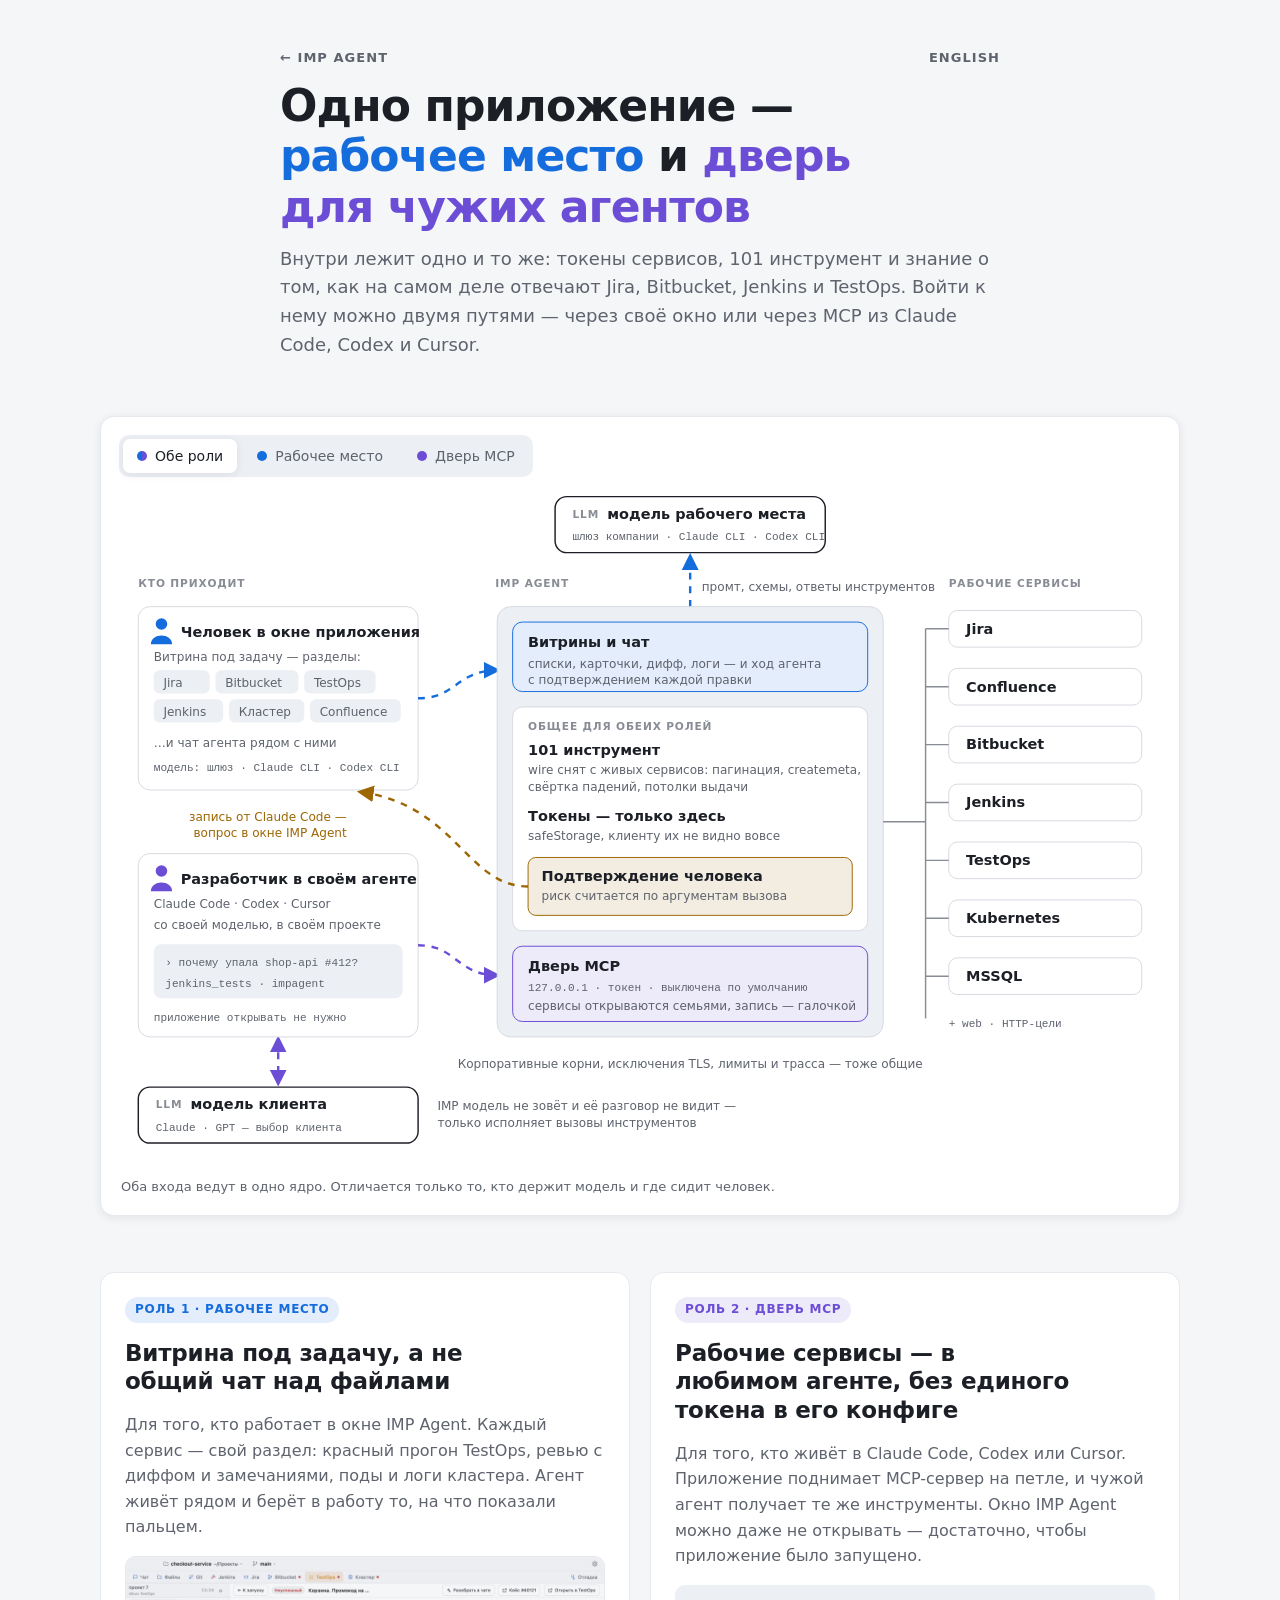
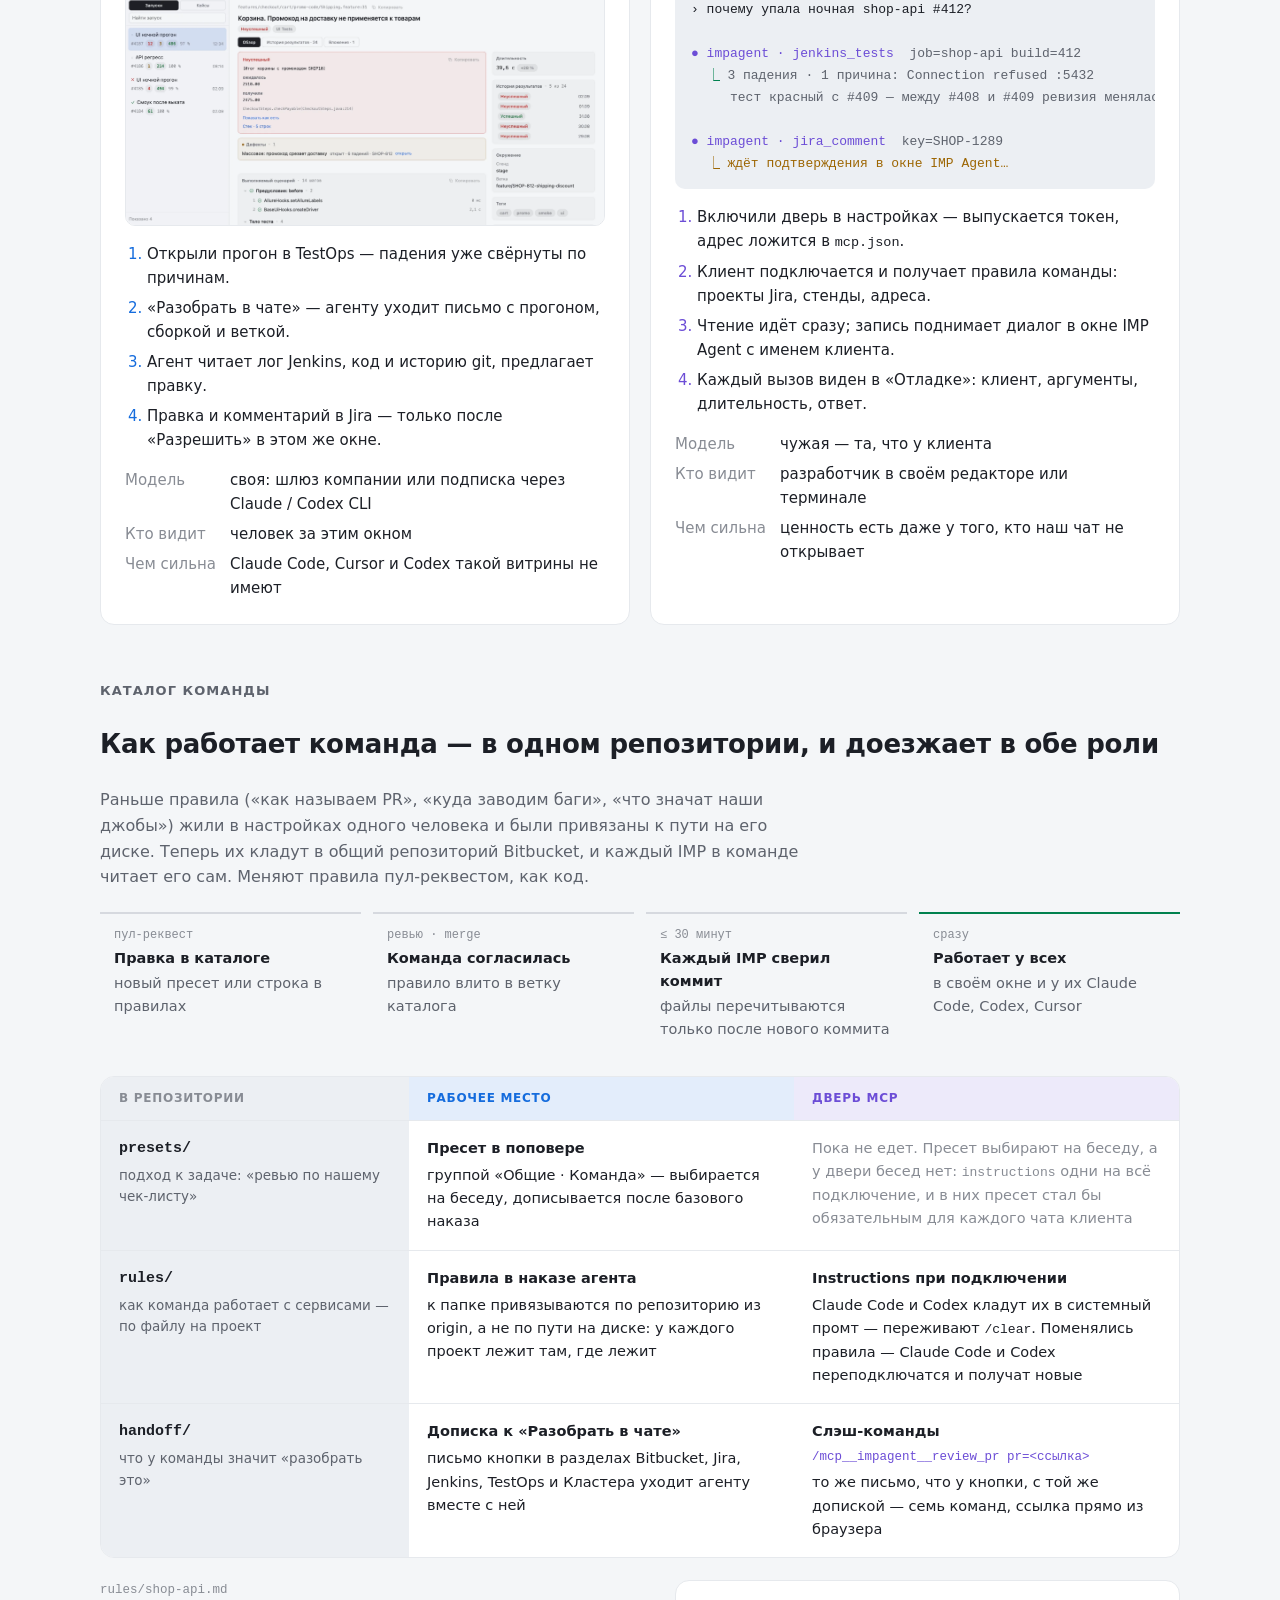
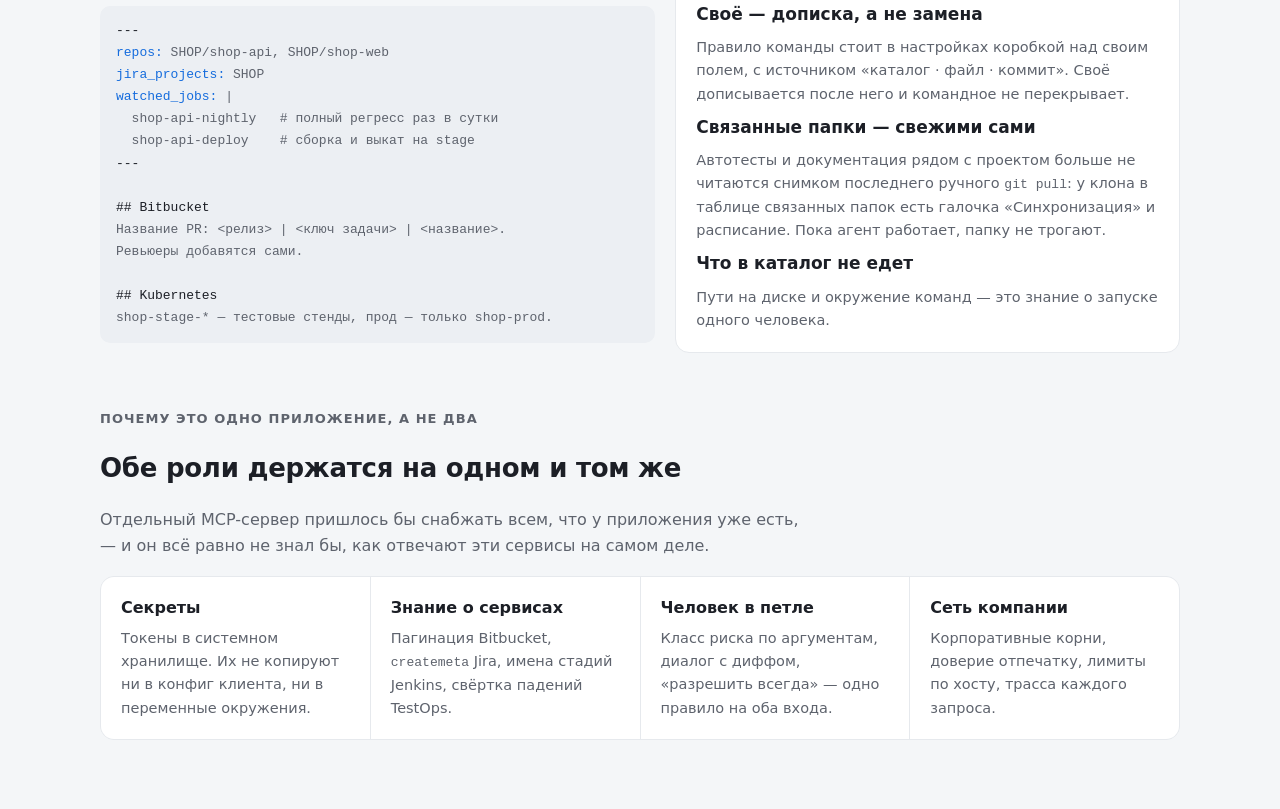
==== roles.html @ b03a3fb0 "Витрина: обновление страницы" ====
<!doctype html>
<html lang="ru">
  <head>
    <meta charset="utf-8" />
    <meta name="viewport" content="width=device-width, initial-scale=1" />
    <link rel="icon" href="icon.png" />
    <link
      rel="alternate"
      hreflang="ru"
      href="https://ilyabazhenov.github.io/imp-agent-crossplatform-releases/roles.html"
    />
    <link
      rel="alternate"
      hreflang="en"
      href="https://ilyabazhenov.github.io/imp-agent-crossplatform-releases/en/roles.html"
    />
    <title>Две роли IMP Agent</title>
    <link rel="stylesheet" href="roles.css" />
  </head>
  <body>
    <main>
      <div class="wrap intro">
        <p class="kicker crumbs">
          <a class="back" href="index.html">← IMP Agent</a>
          <a class="back" href="en/roles.html" lang="en" hreflang="en">English</a>
        </p>
        <h1>
          Одно приложение — <span class="a">рабочее место</span> и
          <span class="b">дверь для чужих агентов</span>
        </h1>
        <p class="lead">
          Внутри лежит одно и то же: токены сервисов, 101 инструмент и знание о том, как на самом
          деле отвечают Jira, Bitbucket, Jenkins и TestOps. Войти к нему можно двумя путями — через
          своё окно или через MCP из Claude Code, Codex и Cursor.
        </p>
      </div>

      <div class="wrap">
        <div class="stage">
          <div class="switch" role="group" aria-label="Какую роль показать">
            <button
              type="button"
              id="show-ab"
              data-show="ab"
              data-legend="Оба входа ведут в одно ядро. Отличается только то, кто держит модель и где сидит человек."
              aria-pressed="true"
            >
              <span class="sw ab"></span>Обе роли
            </button>
            <button
              type="button"
              id="show-a"
              data-show="a"
              data-legend="Рабочее место: человек смотрит на разделы и говорит с агентом в том же окне. Модель — своя."
              aria-pressed="false"
            >
              <span class="sw a"></span>Рабочее место
            </button>
            <button
              type="button"
              id="show-b"
              data-show="b"
              data-legend="Дверь MCP: Claude Code, Codex или Cursor зовут наши инструменты. Модель — их, токены и подтверждение — наши."
              aria-pressed="false"
            >
              <span class="sw b"></span>Дверь MCP
            </button>
          </div>

          <div class="scroll">
            <svg
              class="map"
              id="map"
              data-show="ab"
              viewBox="0 0 1080 700"
              role="img"
              aria-label="Схема: человек в окне IMP Agent и внешние агенты через MCP приходят в одно ядро, которое ходит в рабочие сервисы. Модель для окна зовёт IMP, внешний агент зовёт свою модель сам"
            >
              <defs>
                <marker
                  id="arr-a"
                  viewBox="0 0 10 10"
                  refX="8"
                  refY="5"
                  markerWidth="7"
                  markerHeight="7"
                  orient="auto-start-reverse"
                >
                  <path d="M0 0 L10 5 L0 10 z" class="dot-a" />
                </marker>
                <marker
                  id="arr-b"
                  viewBox="0 0 10 10"
                  refX="8"
                  refY="5"
                  markerWidth="7"
                  markerHeight="7"
                  orient="auto-start-reverse"
                >
                  <path d="M0 0 L10 5 L0 10 z" class="dot-b" />
                </marker>
                <marker
                  id="arr-w"
                  viewBox="0 0 10 10"
                  refX="8"
                  refY="5"
                  markerWidth="7"
                  markerHeight="7"
                  orient="auto-start-reverse"
                >
                  <path d="M0 0 L10 5 L0 10 z" class="ink-w" />
                </marker>
              </defs>

              <!-- Модели: у окна её зовёт IMP, у внешнего агента — он сам -->
              <g class="role-a">
                <rect class="llm" x="452" y="10" width="280" height="58" rx="12" />
                <text class="t-cap" x="470" y="32">LLM</text>
                <text class="t-h" x="506" y="33">модель рабочего места</text>
                <text class="t-m" x="470" y="55">шлюз компании · Claude CLI · Codex CLI</text>
                <path
                  class="flow edge-a"
                  d="M592 138 L 592 72"
                  marker-start="url(#arr-a)"
                  marker-end="url(#arr-a)"
                />
                <text class="t-s" x="604" y="108">промт, схемы, ответы инструментов</text>
              </g>
              <g class="role-b">
                <rect class="llm" x="20" y="622" width="290" height="58" rx="12" />
                <text class="t-cap" x="38" y="644">LLM</text>
                <text class="t-h" x="74" y="645">модель клиента</text>
                <text class="t-m" x="38" y="667">Claude · GPT — выбор клиента</text>
                <path
                  class="flow edge-b"
                  d="M165 572 L 165 618"
                  marker-start="url(#arr-b)"
                  marker-end="url(#arr-b)"
                />
                <text class="t-s" x="330" y="646">
                  IMP модель не зовёт и её разговор не видит —
                </text>
                <text class="t-s" x="330" y="663">только исполняет вызовы инструментов</text>
              </g>

              <g transform="translate(0 80)">
                <!-- колонки -->
                <text class="t-cap" x="20" y="24">КТО ПРИХОДИТ</text>
                <text class="t-cap" x="390" y="24">IMP AGENT</text>
                <text class="t-cap" x="860" y="24">РАБОЧИЕ СЕРВИСЫ</text>

                <!-- Роль A: человек -->
                <g class="role-a">
                  <rect class="box" x="20" y="44" width="290" height="190" rx="12" />
                  <g class="dot-a" aria-hidden="true">
                    <circle cx="44" cy="62" r="6" />
                    <path d="M33 83 C33 71, 55 71, 55 83 Z" />
                  </g>
                  <text class="t-h" x="64" y="75">Человек в окне приложения</text>
                  <text class="t-s" x="36" y="100">Витрина под задачу — разделы:</text>
                  <g>
                    <rect class="sunk" x="36" y="110" width="58" height="24" rx="6" />
                    <text class="t-s" x="46" y="127">Jira</text>
                    <rect class="sunk" x="100" y="110" width="86" height="24" rx="6" />
                    <text class="t-s" x="110" y="127">Bitbucket</text>
                    <rect class="sunk" x="192" y="110" width="74" height="24" rx="6" />
                    <text class="t-s" x="202" y="127">TestOps</text>
                    <rect class="sunk" x="36" y="140" width="72" height="24" rx="6" />
                    <text class="t-s" x="46" y="157">Jenkins</text>
                    <rect class="sunk" x="114" y="140" width="78" height="24" rx="6" />
                    <text class="t-s" x="124" y="157">Кластер</text>
                    <rect class="sunk" x="198" y="140" width="94" height="24" rx="6" />
                    <text class="t-s" x="208" y="157">Confluence</text>
                  </g>
                  <text class="t-s" x="36" y="190">…и чат агента рядом с ними</text>
                  <text class="t-m" x="36" y="214">модель: шлюз · Claude CLI · Codex CLI</text>

                  <path
                    class="flow edge-a"
                    d="M310 139 C 350 139, 350 110, 392 110"
                    marker-end="url(#arr-a)"
                  />
                </g>

                <!-- Роль B: внешние агенты -->
                <g class="role-b">
                  <rect class="box" x="20" y="300" width="290" height="190" rx="12" />
                  <g class="dot-b" aria-hidden="true">
                    <circle cx="44" cy="318" r="6" />
                    <path d="M33 339 C33 327, 55 327, 55 339 Z" />
                  </g>
                  <text class="t-h" x="64" y="331">Разработчик в своём агенте</text>
                  <text class="t-s" x="36" y="356">Claude Code · Codex · Cursor</text>
                  <text class="t-s" x="36" y="378">со своей моделью, в своём проекте</text>
                  <rect class="sunk" x="36" y="394" width="258" height="56" rx="8" />
                  <text class="t-m" x="48" y="416">› почему упала shop-api #412?</text>
                  <text class="t-m" x="48" y="438">jenkins_tests · impagent</text>
                  <text class="t-m" x="36" y="474">приложение открывать не нужно</text>

                  <path
                    class="flow edge-b"
                    d="M310 395 C 350 395, 350 426, 392 426"
                    marker-end="url(#arr-b)"
                  />
                </g>

                <!-- Ядро -->
                <rect class="core" x="392" y="44" width="400" height="446" rx="14" />

                <g class="role-a">
                  <rect class="port-a" x="408" y="60" width="368" height="72" rx="10" />
                  <text class="t-h" x="424" y="86">Витрины и чат</text>
                  <text class="t-s" x="424" y="108">
                    списки, карточки, дифф, логи — и ход агента
                  </text>
                  <text class="t-s" x="424" y="124">с подтверждением каждой правки</text>
                </g>

                <g class="role-b">
                  <rect class="port-b" x="408" y="396" width="368" height="78" rx="10" />
                  <text class="t-h" x="424" y="422">Дверь MCP</text>
                  <text class="t-m" x="424" y="442">
                    127.0.0.1 · токен · выключена по умолчанию
                  </text>
                  <text class="t-s" x="424" y="462">
                    сервисы открываются семьями, запись — галочкой
                  </text>
                </g>

                <!-- общее -->
                <rect class="box" x="408" y="148" width="368" height="232" rx="10" />
                <text class="t-cap" x="424" y="172">ОБЩЕЕ ДЛЯ ОБЕИХ РОЛЕЙ</text>
                <text class="t-h" x="424" y="198">101 инструмент</text>
                <text class="t-s" x="424" y="218">
                  wire снят с живых сервисов: пагинация, createmeta,
                </text>
                <text class="t-s" x="424" y="235">свёртка падений, потолки выдачи</text>
                <text class="t-h" x="424" y="266">Токены — только здесь</text>
                <text class="t-s" x="424" y="286">safeStorage, клиенту их не видно вовсе</text>
                <rect class="ask" x="424" y="304" width="336" height="60" rx="8" />
                <text class="t-h" x="438" y="328">Подтверждение человека</text>
                <text class="t-s" x="438" y="348">риск считается по аргументам вызова</text>

                <!-- вопрос уходит в окно человека даже для внешнего агента -->
                <g class="role-b">
                  <path
                    class="flow edge-w"
                    d="M424 334 C 360 334, 350 250, 250 236"
                    marker-end="url(#arr-w)"
                  />
                  <text class="t-s ink-w" x="236" y="266" text-anchor="end">
                    запись от Claude Code —
                  </text>
                  <text class="t-s ink-w" x="236" y="283" text-anchor="end">
                    вопрос в окне IMP Agent
                  </text>
                </g>

                <!-- выход к сервисам -->
                <path class="fan edge-n" d="M792 267 L 836 267" />
                <g>
                  <path class="fan edge-n" d="M836 67 L 836 471" />
                  <rect class="svc" x="860" y="48" width="200" height="38" rx="9" />
                  <text class="t-h" x="878" y="72">Jira</text>
                  <rect class="svc" x="860" y="108" width="200" height="38" rx="9" />
                  <text class="t-h" x="878" y="132">Confluence</text>
                  <rect class="svc" x="860" y="168" width="200" height="38" rx="9" />
                  <text class="t-h" x="878" y="192">Bitbucket</text>
                  <rect class="svc" x="860" y="228" width="200" height="38" rx="9" />
                  <text class="t-h" x="878" y="252">Jenkins</text>
                  <rect class="svc" x="860" y="288" width="200" height="38" rx="9" />
                  <text class="t-h" x="878" y="312">TestOps</text>
                  <rect class="svc" x="860" y="348" width="200" height="38" rx="9" />
                  <text class="t-h" x="878" y="372">Kubernetes</text>
                  <rect class="svc" x="860" y="408" width="200" height="38" rx="9" />
                  <text class="t-h" x="878" y="432">MSSQL</text>
                  <path
                    class="fan edge-n"
                    d="M836 67 H860 M836 127 H860 M836 187 H860 M836 247 H860 M836 307 H860 M836 367 H860 M836 427 H860"
                  />
                  <text class="t-m" x="860" y="480">+ web · HTTP-цели</text>
                </g>

                <text class="t-s" x="592" y="522" text-anchor="middle">
                  Корпоративные корни, исключения TLS, лимиты и трасса — тоже общие
                </text>
              </g>
            </svg>
          </div>
          <p class="legend" id="legend">
            Оба входа ведут в одно ядро. Отличается только то, кто держит модель и где сидит
            человек.
          </p>
        </div>
      </div>

      <div class="wrap roles">
        <article class="role a" id="role-a">
          <span class="tag">Роль 1 · рабочее место</span>
          <h2>Витрина под задачу, а не общий чат над файлами</h2>
          <p>
            Для того, кто работает в окне IMP Agent. Каждый сервис — свой раздел: красный прогон
            TestOps, ревью с диффом и замечаниями, поды и логи кластера. Агент живёт рядом и берёт в
            работу то, на что показали пальцем.
          </p>
          <div class="shot">
            <img
              class="light"
              src="shots/testops-light.webp"
              alt="Раздел TestOps в окне IMP Agent: упавшие тесты прогона"
            />
            <img class="dark" src="shots/testops-dark.webp" alt="" />
          </div>
          <ol class="steps">
            <li>Открыли прогон в TestOps — падения уже свёрнуты по причинам.</li>
            <li>«Разобрать в чате» — агенту уходит письмо с прогоном, сборкой и веткой.</li>
            <li>Агент читает лог Jenkins, код и историю git, предлагает правку.</li>
            <li>Правка и комментарий в Jira — только после «Разрешить» в этом же окне.</li>
          </ol>
          <dl class="facts">
            <dt>Модель</dt>
            <dd>своя: шлюз компании или подписка через Claude / Codex CLI</dd>
            <dt>Кто видит</dt>
            <dd>человек за этим окном</dd>
            <dt>Чем сильна</dt>
            <dd>Claude Code, Cursor и Codex такой витрины не имеют</dd>
          </dl>
        </article>

        <article class="role b" id="role-b">
          <span class="tag">Роль 2 · дверь MCP</span>
          <h2>Рабочие сервисы — в любимом агенте, без единого токена в его конфиге</h2>
          <p>
            Для того, кто живёт в Claude Code, Codex или Cursor. Приложение поднимает MCP-сервер на
            петле, и чужой агент получает те же инструменты. Окно IMP Agent можно даже не открывать
            — достаточно, чтобы приложение было запущено.
          </p>
          <pre class="term"><span class="u">› почему упала ночная shop-api #412?</span>

<span class="c">● impagent · jenkins_tests</span>  job=shop-api build=412
  <span class="r">⎿</span> 3 падения · 1 причина: Connection refused :5432
     тест красный с #409 — между #408 и #409 ревизия менялась

<span class="c">● impagent · jira_comment</span>  key=SHOP-1289
  <span class="w">⎿ ждёт подтверждения в окне IMP Agent…</span></pre>
          <ol class="steps">
            <li>
              Включили дверь в настройках — выпускается токен, адрес ложится в
              <code>mcp.json</code>.
            </li>
            <li>Клиент подключается и получает правила команды: проекты Jira, стенды, адреса.</li>
            <li>Чтение идёт сразу; запись поднимает диалог в окне IMP Agent с именем клиента.</li>
            <li>Каждый вызов виден в «Отладке»: клиент, аргументы, длительность, ответ.</li>
          </ol>
          <dl class="facts">
            <dt>Модель</dt>
            <dd>чужая — та, что у клиента</dd>
            <dt>Кто видит</dt>
            <dd>разработчик в своём редакторе или терминале</dd>
            <dt>Чем сильна</dt>
            <dd>ценность есть даже у того, кто наш чат не открывает</dd>
          </dl>
        </article>
      </div>

      <section class="wrap catalog" id="catalog" data-show="ab">
        <p class="kicker">Каталог команды</p>
        <h2>Как работает команда — в одном репозитории, и доезжает в обе роли</h2>
        <p class="intro-text">
          Раньше правила («как называем PR», «куда заводим баги», «что значат наши джобы») жили в
          настройках одного человека и были привязаны к пути на его диске. Теперь их кладут в общий
          репозиторий Bitbucket, и каждый IMP в команде читает его сам. Меняют правила
          пул-реквестом, как код.
        </p>

        <ol class="timeline" aria-label="Как правка доезжает до команды">
          <li>
            <span class="when">пул-реквест</span><b>Правка в каталоге</b>новый пресет или строка в
            правилах
          </li>
          <li>
            <span class="when">ревью · merge</span><b>Команда согласилась</b>правило влито в ветку
            каталога
          </li>
          <li>
            <span class="when">≤ 30 минут</span><b>Каждый IMP сверил коммит</b>файлы перечитываются
            только после нового коммита
          </li>
          <li>
            <span class="when">сразу</span><b>Работает у всех</b>в своём окне и у их Claude Code,
            Codex, Cursor
          </li>
        </ol>

        <div class="matrix" role="table" aria-label="Что лежит в каталоге и куда доезжает">
          <div class="mh f" role="columnheader">В репозитории</div>
          <div class="mh a col-a" role="columnheader">Рабочее место</div>
          <div class="mh b col-b" role="columnheader">Дверь MCP</div>

          <div class="folder" role="rowheader">
            <code>presets/</code><span>подход к задаче: «ревью по нашему чек-листу»</span>
          </div>
          <div class="cell-a col-a" role="cell">
            <b>Пресет в поповере</b>группой «Общие · Команда» — выбирается на беседу, дописывается
            после базового наказа
          </div>
          <div class="cell-b col-b" role="cell">
            <span class="none"
              >Пока не едет. Пресет выбирают на беседу, а у двери бесед нет:
              <code>instructions</code> одни на всё подключение, и в них пресет стал бы обязательным
              для каждого чата клиента</span
            >
          </div>

          <div class="folder" role="rowheader">
            <code>rules/</code><span>как команда работает с сервисами — по файлу на проект</span>
          </div>
          <div class="cell-a col-a" role="cell">
            <b>Правила в наказе агента</b>к папке привязываются по репозиторию из origin, а не по
            пути на диске: у каждого проект лежит там, где лежит
          </div>
          <div class="cell-b col-b" role="cell">
            <b>Instructions при подключении</b>Claude Code и Codex кладут их в системный промт —
            переживают <code>/clear</code>. Поменялись правила — Claude Code и Codex переподключатся
            и получат новые
          </div>

          <div class="folder" role="rowheader">
            <code>handoff/</code><span>что у команды значит «разобрать это»</span>
          </div>
          <div class="cell-a col-a" role="cell">
            <b>Дописка к «Разобрать в чате»</b>письмо кнопки в разделах Bitbucket, Jira, Jenkins,
            TestOps и Кластера уходит агенту вместе с ней
          </div>
          <div class="cell-b col-b" role="cell">
            <b>Слэш-команды</b
            ><span class="cmd">/mcp__impagent__review_pr pr=&lt;ссылка&gt;</span>то же письмо, что у
            кнопки, с той же допиской — семь команд, ссылка прямо из браузера
          </div>
        </div>

        <div class="files">
          <div class="file">
            <span class="name">rules/shop-api.md</span>
            <pre class="term"><span class="u">---</span>
<span class="k">repos:</span> SHOP/shop-api, SHOP/shop-web
<span class="k">jira_projects:</span> SHOP
<span class="k">watched_jobs:</span> |
  shop-api-nightly   # полный регресс раз в сутки
  shop-api-deploy    # сборка и выкат на stage
<span class="u">---</span>

<span class="u">## Bitbucket</span>
Название PR: &lt;релиз&gt; | &lt;ключ задачи&gt; | &lt;название&gt;.
Ревьюеры добавятся сами.

<span class="u">## Kubernetes</span>
shop-stage-* — тестовые стенды, прод — только shop-prod.</pre>
          </div>
          <div class="aside">
            <h3>Своё — дописка, а не замена</h3>
            <p>
              Правило команды стоит в настройках коробкой над своим полем, с источником «каталог ·
              файл · коммит». Своё дописывается после него и командное не перекрывает.
            </p>
            <h3>Связанные папки — свежими сами</h3>
            <p>
              Автотесты и документация рядом с проектом больше не читаются снимком последнего
              ручного <code>git pull</code>: у клона в таблице связанных папок есть галочка
              «Синхронизация» и расписание. Пока агент работает, папку не трогают.
            </p>
            <h3>Что в каталог не едет</h3>
            <p>Пути на диске и окружение команд — это знание о запуске одного человека.</p>
          </div>
        </div>
      </section>

      <div class="wrap shared">
        <p class="kicker">Почему это одно приложение, а не два</p>
        <h2>Обе роли держатся на одном и том же</h2>
        <p>
          Отдельный MCP-сервер пришлось бы снабжать всем, что у приложения уже есть, — и он всё
          равно не знал бы, как отвечают эти сервисы на самом деле.
        </p>
        <div class="grid4">
          <div class="cell">
            <h3>Секреты</h3>
            <p>
              Токены в системном хранилище. Их не копируют ни в конфиг клиента, ни в переменные
              окружения.
            </p>
          </div>
          <div class="cell">
            <h3>Знание о сервисах</h3>
            <p>
              Пагинация Bitbucket, <code>createmeta</code> Jira, имена стадий Jenkins, свёртка
              падений TestOps.
            </p>
          </div>
          <div class="cell">
            <h3>Человек в петле</h3>
            <p>
              Класс риска по аргументам, диалог с диффом, «разрешить всегда» — одно правило на оба
              входа.
            </p>
          </div>
          <div class="cell">
            <h3>Сеть компании</h3>
            <p>Корпоративные корни, доверие отпечатку, лимиты по хосту, трасса каждого запроса.</p>
          </div>
        </div>
      </div>
    </main>

    <script src="roles.js"></script>
  </body>
</html>
---- roles.css ----
:root {
  --bg: #f4f6f8;
  --bg-raised: #fff;
  --bg-sunken: #eceff3;
  --line: #d6d9df;
  --line-soft: #e6e9ed;
  --text: #1c1f26;
  --muted: #5e636d;
  --faint: #888c94;
  --accent: #156cdd;
  --accent-soft: color-mix(in srgb, #156cdd 12%, #fff);
  --agent: #6c4dd6;
  --agent-soft: color-mix(in srgb, #6c4dd6 12%, #fff);
  --added: #00814f;
  --warn: #9d6603;
  --warn-soft: color-mix(in srgb, #9d6603 12%, #fff);
  --shadow: 0 24px 60px rgb(28 31 38 / 14%);
  --shadow-soft: 0 2px 10px rgb(28 31 38 / 8%);
  --radius: 14px;
  --page: 1120px;
  --mono: ui-monospace, SFMono-Regular, Menlo, Consolas, monospace;
}
@media (prefers-color-scheme: dark) {
  :root:not([data-theme='light']) {
    color-scheme: dark;
    --bg: #1e1f22;
    --bg-raised: #2c2e32;
    --bg-sunken: #161719;
    --line: #3c3f44;
    --line-soft: #2f3236;
    --text: #e2e5e9;
    --muted: #9a9fa7;
    --faint: #82878f;
    --accent: #68a5ff;
    --accent-soft: color-mix(in srgb, #68a5ff 16%, #2c2e32);
    --agent: #9b8afe;
    --agent-soft: color-mix(in srgb, #9b8afe 16%, #2c2e32);
    --added: #43d58f;
    --warn: #f5ae4b;
    --warn-soft: color-mix(in srgb, #f5ae4b 14%, #2c2e32);
    --shadow: 0 24px 60px rgb(0 0 0 / 50%);
    --shadow-soft: 0 2px 10px rgb(0 0 0 / 35%);
  }
}
:root[data-theme='dark'] {
  color-scheme: dark;
  --bg: #1e1f22;
  --bg-raised: #2c2e32;
  --bg-sunken: #161719;
  --line: #3c3f44;
  --line-soft: #2f3236;
  --text: #e2e5e9;
  --muted: #9a9fa7;
  --faint: #82878f;
  --accent: #68a5ff;
  --accent-soft: color-mix(in srgb, #68a5ff 16%, #2c2e32);
  --agent: #9b8afe;
  --agent-soft: color-mix(in srgb, #9b8afe 16%, #2c2e32);
  --added: #43d58f;
  --warn: #f5ae4b;
  --warn-soft: color-mix(in srgb, #f5ae4b 14%, #2c2e32);
  --shadow: 0 24px 60px rgb(0 0 0 / 50%);
  --shadow-soft: 0 2px 10px rgb(0 0 0 / 35%);
}

* {
  box-sizing: border-box;
}
body {
  margin: 0;
}
body {
  background: var(--bg);
  color: var(--text);
  font-family:
    system-ui,
    -apple-system,
    'Segoe UI',
    sans-serif;
  font-size: 16px;
  line-height: 1.6;
  overflow-wrap: anywhere;
}
code {
  font-family: var(--mono);
  font-size: 0.9em;
}
.wrap {
  /* Колонка main — грид, а автополя у элемента грида сжимают его по содержимому:
     без явной ширины блок со схемой вставал уже соседей. */
  width: 100%;
  max-width: var(--page);
  margin: 0 auto;
  padding-inline: 20px;
}
main {
  padding-block: 48px 72px;
  display: grid;
  gap: 56px;
}

/* ── Вступление ─────────────────────────────────────────── */
.intro {
  display: grid;
  gap: 12px;
  max-width: 760px;
}
.kicker {
  margin: 0;
  font-size: 13px;
  font-weight: 600;
  letter-spacing: 0.08em;
  text-transform: uppercase;
  color: var(--muted);
}
/* Обратный путь слева, другой язык справа — одной строкой над заголовком. */
.crumbs {
  display: flex;
  justify-content: space-between;
  gap: 16px;
}
.back {
  color: inherit;
  text-decoration: none;
}
.back:hover {
  color: var(--accent);
}
h1 {
  margin: 0;
  font-size: clamp(30px, 4.4vw, 44px);
  line-height: 1.15;
  letter-spacing: -0.02em;
  text-wrap: balance;
}
h1 .a {
  color: var(--accent);
}
h1 .b {
  color: var(--agent);
}
.lead {
  margin: 0;
  font-size: 18px;
  color: var(--muted);
  max-width: 64ch;
}

/* ── Схема ──────────────────────────────────────────────── */
.stage {
  background: var(--bg-raised);
  border: 1px solid var(--line-soft);
  border-radius: var(--radius);
  box-shadow: var(--shadow-soft);
  padding: 18px 18px 8px;
  display: grid;
  gap: 10px;
}
.switch {
  display: flex;
  flex-wrap: wrap;
  gap: 6px;
  padding: 4px;
  background: var(--bg-sunken);
  border-radius: 10px;
  justify-self: start;
}
.switch button {
  font: inherit;
  font-size: 14px;
  font-weight: 500;
  border: 0;
  border-radius: 7px;
  padding: 6px 14px;
  background: transparent;
  color: var(--muted);
  cursor: pointer;
  display: inline-flex;
  align-items: center;
  gap: 8px;
  transition:
    background 0.15s,
    color 0.15s;
}
.switch button:hover {
  color: var(--text);
}
.switch button[aria-pressed='true'] {
  background: var(--bg-raised);
  color: var(--text);
  box-shadow: var(--shadow-soft);
}
.switch button:focus-visible {
  outline: 2px solid var(--accent);
  outline-offset: 2px;
}
.sw {
  width: 10px;
  height: 10px;
  border-radius: 50%;
}
.sw.a {
  background: var(--accent);
}
.sw.b {
  background: var(--agent);
}
.sw.ab {
  background: linear-gradient(90deg, var(--accent) 50%, var(--agent) 50%);
}

.scroll {
  overflow-x: auto;
}
svg.map {
  display: block;
  width: 100%;
  min-width: 720px;
  height: auto;
}
.map text {
  font-family:
    system-ui,
    -apple-system,
    'Segoe UI',
    sans-serif;
  fill: var(--text);
}
.map .t-h {
  font-size: 15px;
  font-weight: 600;
}
.map .t-s {
  font-size: 12.5px;
  fill: var(--muted);
}
.map .t-m {
  font-family: var(--mono);
  font-size: 11.5px;
  fill: var(--muted);
}
.map .t-cap {
  font-size: 11px;
  font-weight: 600;
  letter-spacing: 0.08em;
  fill: var(--faint);
}
.map .box {
  fill: var(--bg-raised);
  stroke: var(--line);
}
.map .sunk {
  fill: var(--bg-sunken);
  stroke: none;
}
.map .core {
  fill: var(--bg-sunken);
  stroke: var(--line);
}
.map .svc {
  fill: var(--bg-raised);
  stroke: var(--line);
}
.map .port-a {
  fill: var(--accent-soft);
  stroke: var(--accent);
}
.map .port-b {
  fill: var(--agent-soft);
  stroke: var(--agent);
}
.map .llm {
  fill: var(--bg-raised);
  stroke: var(--text);
  stroke-width: 1.5;
}
.map .ask {
  fill: var(--warn-soft);
  stroke: var(--warn);
}
.map .edge-a {
  stroke: var(--accent);
}
.map .edge-b {
  stroke: var(--agent);
}
.map .edge-w {
  stroke: var(--warn);
}
.map .edge-n {
  stroke: var(--faint);
}
.map .flow {
  fill: none;
  stroke-width: 2.5;
  stroke-dasharray: 7 7;
  animation: flow 1.2s linear infinite;
}
.map .fan {
  fill: none;
  stroke-width: 1.5;
}
.map .dot-a {
  fill: var(--accent);
}
.map .dot-b {
  fill: var(--agent);
}
.map .dot-n {
  fill: var(--faint);
}
.map .ink-a {
  fill: var(--accent);
}
.map .ink-b {
  fill: var(--agent);
}
.map .ink-w {
  fill: var(--warn);
}
@keyframes flow {
  to {
    stroke-dashoffset: -14;
  }
}

.map .role-a,
.map .role-b {
  transition: opacity 0.25s;
}
.map[data-show='a'] .role-b {
  opacity: 0.14;
}
.map[data-show='b'] .role-a {
  opacity: 0.14;
}

.legend {
  margin: 0;
  font-size: 13px;
  color: var(--muted);
  padding: 4px 2px 10px;
}

/* ── Роли ───────────────────────────────────────────────── */
.roles {
  display: grid;
  grid-template-columns: repeat(2, minmax(0, 1fr));
  gap: 20px;
}
.role {
  background: var(--bg-raised);
  border: 1px solid var(--line-soft);
  border-radius: var(--radius);
  padding: 24px;
  display: grid;
  gap: 16px;
  align-content: start;
  transition: opacity 0.25s;
}
.role.dim {
  opacity: 0.45;
}
.tag {
  justify-self: start;
  font-size: 12px;
  font-weight: 600;
  letter-spacing: 0.06em;
  text-transform: uppercase;
  padding: 3px 10px;
  border-radius: 999px;
}
.role.a .tag {
  background: var(--accent-soft);
  color: var(--accent);
}
.role.b .tag {
  background: var(--agent-soft);
  color: var(--agent);
}
.role h2 {
  margin: 0;
  font-size: 23px;
  line-height: 1.25;
  letter-spacing: -0.01em;
  text-wrap: balance;
}
.role p {
  margin: 0;
  color: var(--muted);
}
.facts {
  display: grid;
  grid-template-columns: max-content 1fr;
  gap: 6px 14px;
  margin: 0;
  font-size: 15px;
}
.facts dt {
  color: var(--faint);
}
.facts dd {
  margin: 0;
}

.shot {
  position: relative;
  border-radius: 10px;
  overflow: hidden;
  border: 1px solid var(--line-soft);
}
.shot img {
  display: block;
  width: 100%;
  height: auto;
}
.shot .dark {
  display: none;
}
@media (prefers-color-scheme: dark) {
  :root:not([data-theme='light']) .shot .light {
    display: none;
  }
  :root:not([data-theme='light']) .shot .dark {
    display: block;
  }
}
:root[data-theme='dark'] .shot .light {
  display: none;
}
:root[data-theme='dark'] .shot .dark {
  display: block;
}

.term {
  margin: 0;
  background: var(--bg-sunken);
  border-radius: 10px;
  padding: 14px 16px;
  font-family: var(--mono);
  font-size: 13px;
  line-height: 1.7;
  overflow-x: auto;
  white-space: pre;
  color: var(--muted);
}
.term .u {
  color: var(--text);
}
.term .c {
  color: var(--agent);
}
.term .r {
  color: var(--added);
}
.term .w {
  color: var(--warn);
}

.steps {
  margin: 0;
  padding-left: 22px;
  display: grid;
  gap: 6px;
  font-size: 15px;
}
.steps li::marker {
  color: var(--faint);
  font-variant-numeric: tabular-nums;
}
.role.a .steps li::marker {
  color: var(--accent);
}
.role.b .steps li::marker {
  color: var(--agent);
}

/* ── Каталог команды ──────────────────────────────────── */
.catalog {
  display: grid;
  gap: 22px;
}
.catalog h2 {
  margin: 0;
  font-size: 26px;
  letter-spacing: -0.01em;
  text-wrap: balance;
}
.catalog > .intro-text {
  margin: 0;
  color: var(--muted);
  max-width: 70ch;
}
.timeline {
  list-style: none;
  margin: 0;
  padding: 0;
  display: grid;
  grid-template-columns: repeat(4, minmax(0, 1fr));
  gap: 12px;
}
.timeline li {
  position: relative;
  display: grid;
  gap: 2px;
  align-content: start;
  padding: 12px 14px 12px 14px;
  border-top: 2px solid var(--line);
  font-size: 14.5px;
  color: var(--muted);
}
.timeline li b {
  color: var(--text);
  font-weight: 600;
}
.timeline li:last-child {
  border-top-color: var(--added);
}
.timeline .when {
  font-family: var(--mono);
  font-size: 12px;
  color: var(--faint);
}
.matrix {
  display: grid;
  grid-template-columns: minmax(170px, 0.8fr) minmax(0, 1fr) minmax(0, 1fr);
  border: 1px solid var(--line-soft);
  border-radius: var(--radius);
  overflow: hidden;
  background: var(--bg-raised);
}
.matrix > div {
  padding: 16px 18px;
  border-top: 1px solid var(--line-soft);
  display: grid;
  gap: 4px;
  align-content: start;
  transition: opacity 0.25s;
}
.matrix > .mh {
  border-top: 0;
  padding-block: 12px;
  font-size: 12px;
  font-weight: 600;
  letter-spacing: 0.06em;
  text-transform: uppercase;
}
.matrix > .mh.a {
  color: var(--accent);
  background: var(--accent-soft);
}
.matrix > .mh.b {
  color: var(--agent);
  background: var(--agent-soft);
}
.matrix > .mh.f {
  color: var(--faint);
  background: var(--bg-sunken);
}
.matrix .folder {
  background: var(--bg-sunken);
}
.matrix .folder code {
  font-size: 15px;
  font-weight: 600;
  color: var(--text);
}
.matrix .folder span {
  font-size: 13.5px;
  color: var(--muted);
}
/* Ячейка — поток текста, а не сетка: иначе каждый инлайновый <code> встаёт своей строкой. */
.matrix > .cell-a,
.matrix > .cell-b {
  display: block;
  font-size: 14.5px;
}
.matrix .cell-a b,
.matrix .cell-b b,
.matrix .cmd,
.matrix .cell-a::before,
.matrix .cell-b::before {
  display: block;
  margin-bottom: 4px;
}
.matrix .cell-a b,
.matrix .cell-b b {
  font-weight: 600;
}
.matrix .none {
  color: var(--faint);
}
.matrix .cmd {
  font-family: var(--mono);
  font-size: 12.5px;
  color: var(--agent);
  overflow-wrap: anywhere;
}
.catalog[data-show='a'] .col-b,
.catalog[data-show='b'] .col-a {
  opacity: 0.35;
}
.files {
  display: grid;
  grid-template-columns: minmax(0, 1.1fr) minmax(0, 1fr);
  gap: 20px;
  align-items: start;
}
.file {
  display: grid;
  gap: 6px;
}
.file .name {
  font-family: var(--mono);
  font-size: 12.5px;
  color: var(--faint);
}
.file .term {
  white-space: pre;
}
.term .k {
  color: var(--accent);
}
.aside {
  background: var(--bg-raised);
  border: 1px solid var(--line-soft);
  border-radius: var(--radius);
  padding: 20px;
  display: grid;
  gap: 8px;
  align-content: start;
}
.aside h3 {
  margin: 0;
  font-size: 17px;
}
.aside p {
  margin: 0;
  font-size: 14.5px;
  color: var(--muted);
}

/* ── Общее ядро ─────────────────────────────────────────── */
.shared {
  display: grid;
  gap: 18px;
}
.shared h2 {
  margin: 0;
  font-size: 26px;
  letter-spacing: -0.01em;
}
.shared > p {
  margin: 0;
  color: var(--muted);
  max-width: 70ch;
}
.grid4 {
  display: grid;
  grid-template-columns: repeat(4, minmax(0, 1fr));
  gap: 1px;
  background: var(--line-soft);
  border: 1px solid var(--line-soft);
  border-radius: var(--radius);
  overflow: hidden;
}
.cell {
  background: var(--bg-raised);
  padding: 18px 20px;
  display: grid;
  gap: 6px;
  align-content: start;
}
.cell h3 {
  margin: 0;
  font-size: 16px;
}
.cell p {
  margin: 0;
  font-size: 14.5px;
  color: var(--muted);
}

.measure {
  font-variant-numeric: tabular-nums;
}

@media (max-width: 860px) {
  .timeline {
    grid-template-columns: repeat(2, minmax(0, 1fr));
  }
  .files {
    grid-template-columns: 1fr;
  }
  .matrix {
    grid-template-columns: 1fr;
  }
  .matrix > .mh.a,
  .matrix > .mh.b,
  .matrix > .mh.f {
    display: none;
  }
  .matrix .cell-a::before {
    content: 'Рабочее место';
  }
  .matrix .cell-b::before {
    content: 'Дверь MCP';
  }
  .matrix .cell-a::before,
  .matrix .cell-b::before {
    font-size: 11px;
    font-weight: 600;
    letter-spacing: 0.06em;
    text-transform: uppercase;
  }
  .matrix .cell-a::before {
    color: var(--accent);
  }
  .matrix .cell-b::before {
    color: var(--agent);
  }
}
@media (max-width: 860px) {
  .roles {
    grid-template-columns: 1fr;
  }
  .grid4 {
    grid-template-columns: repeat(2, minmax(0, 1fr));
  }
}
@media (max-width: 520px) {
  .grid4 {
    grid-template-columns: 1fr;
  }
  .role {
    padding: 18px;
  }
  .facts {
    grid-template-columns: 1fr;
    gap: 0 0;
  }
  .facts dd {
    margin-bottom: 8px;
  }
}
@media (prefers-reduced-motion: reduce) {
  .map .flow {
    animation: none;
  }
  * {
    transition: none !important;
  }
}
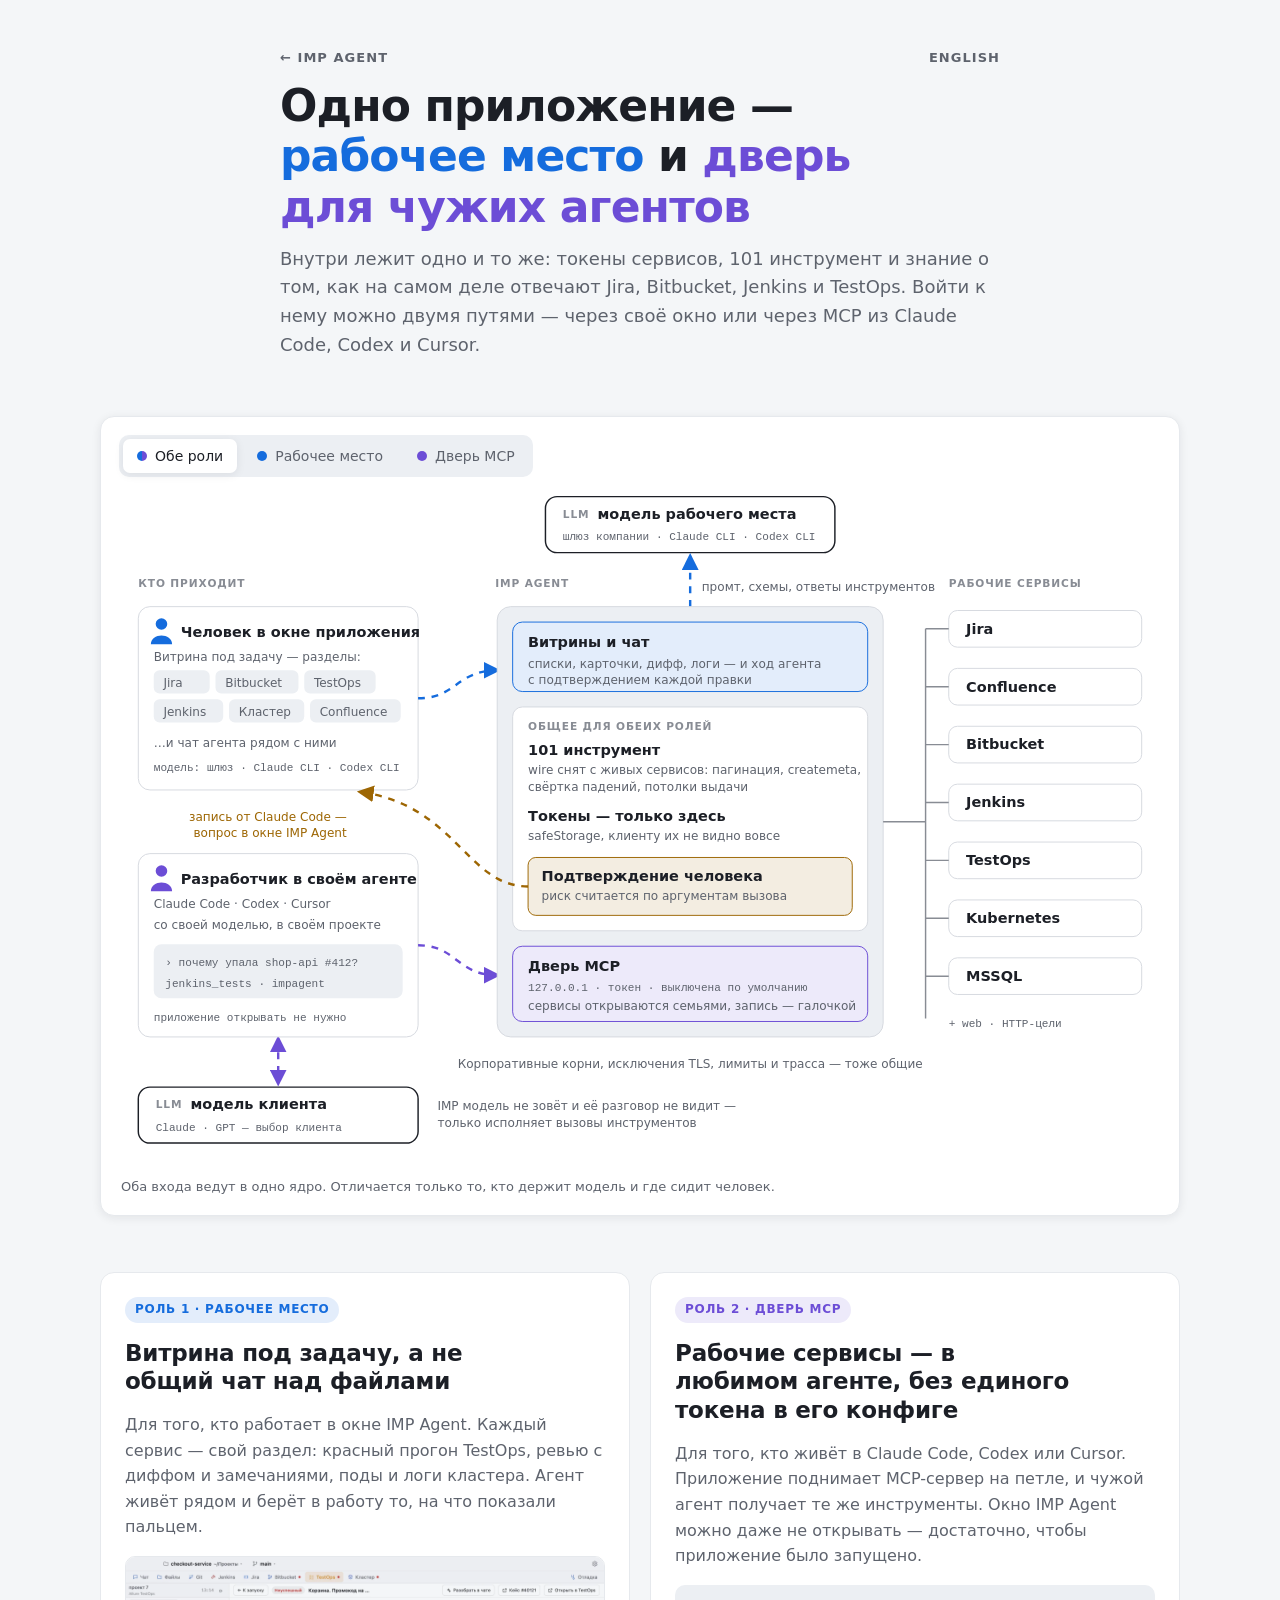
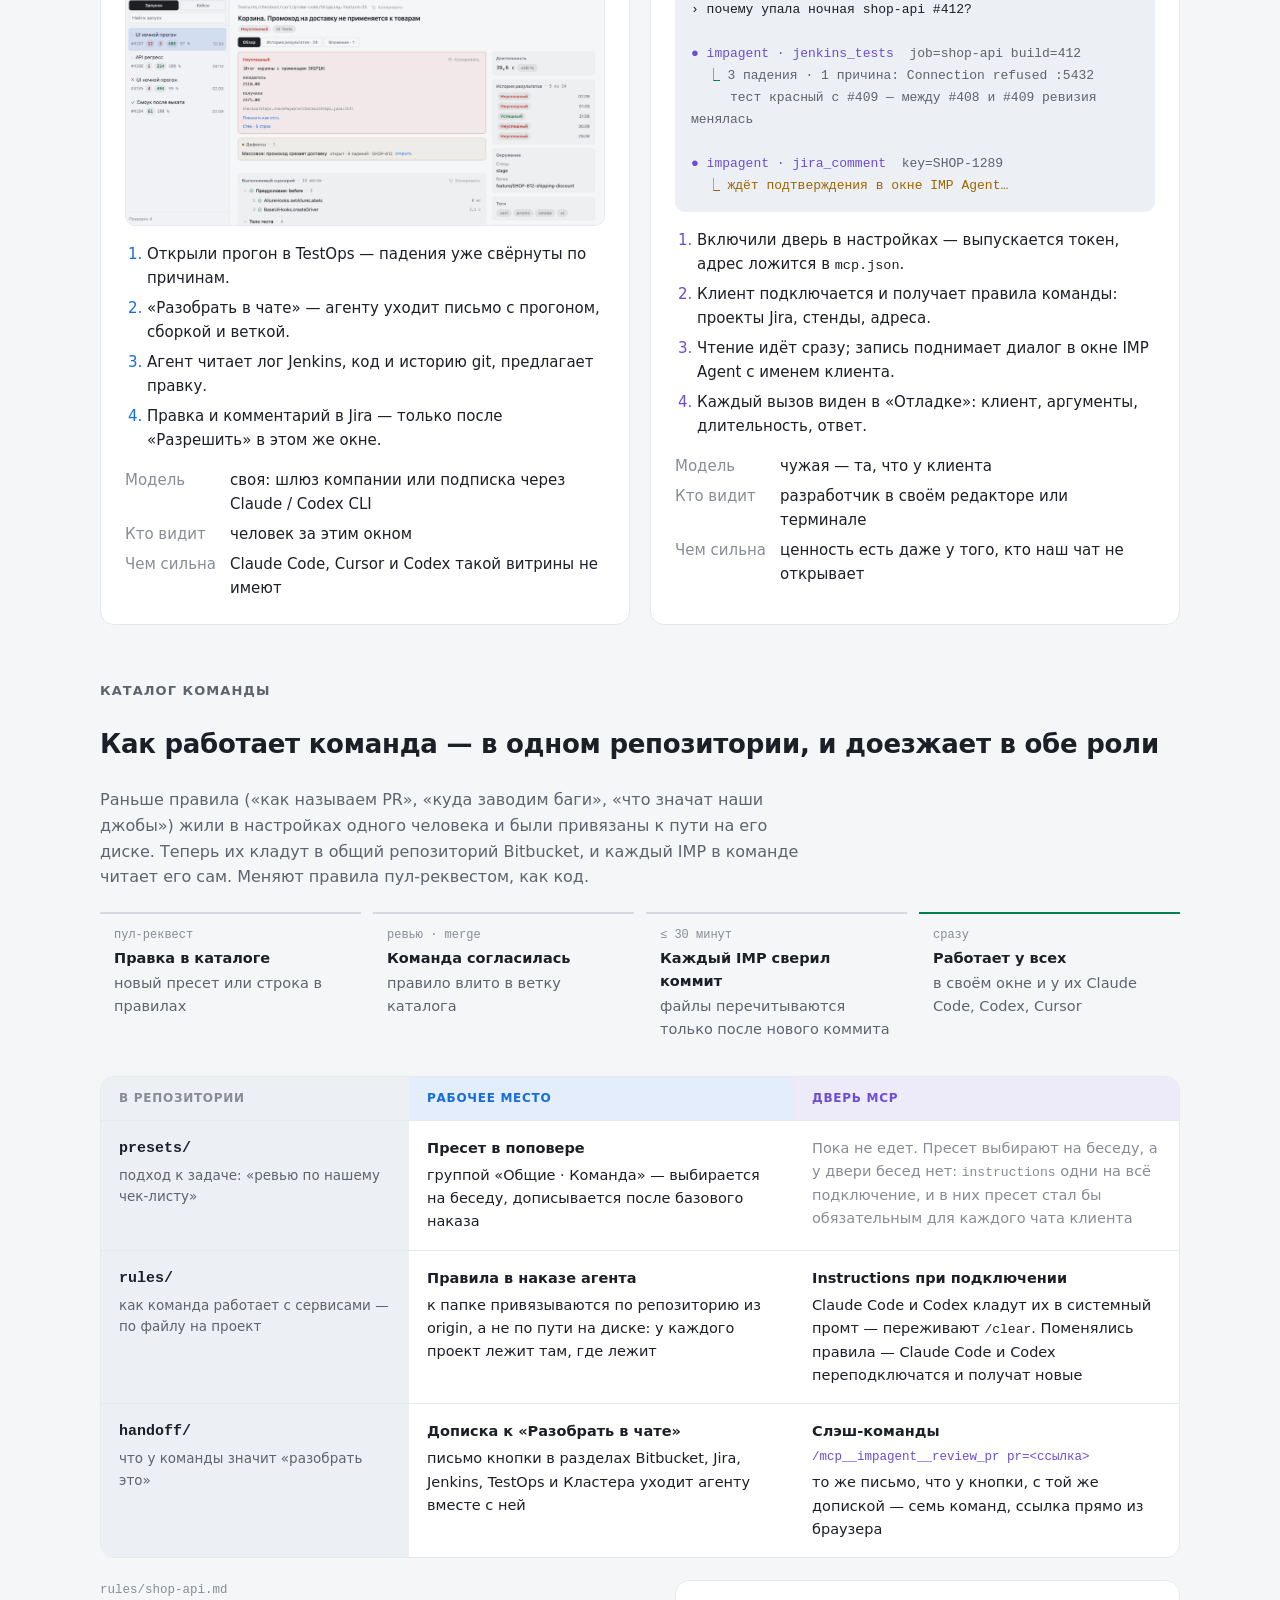
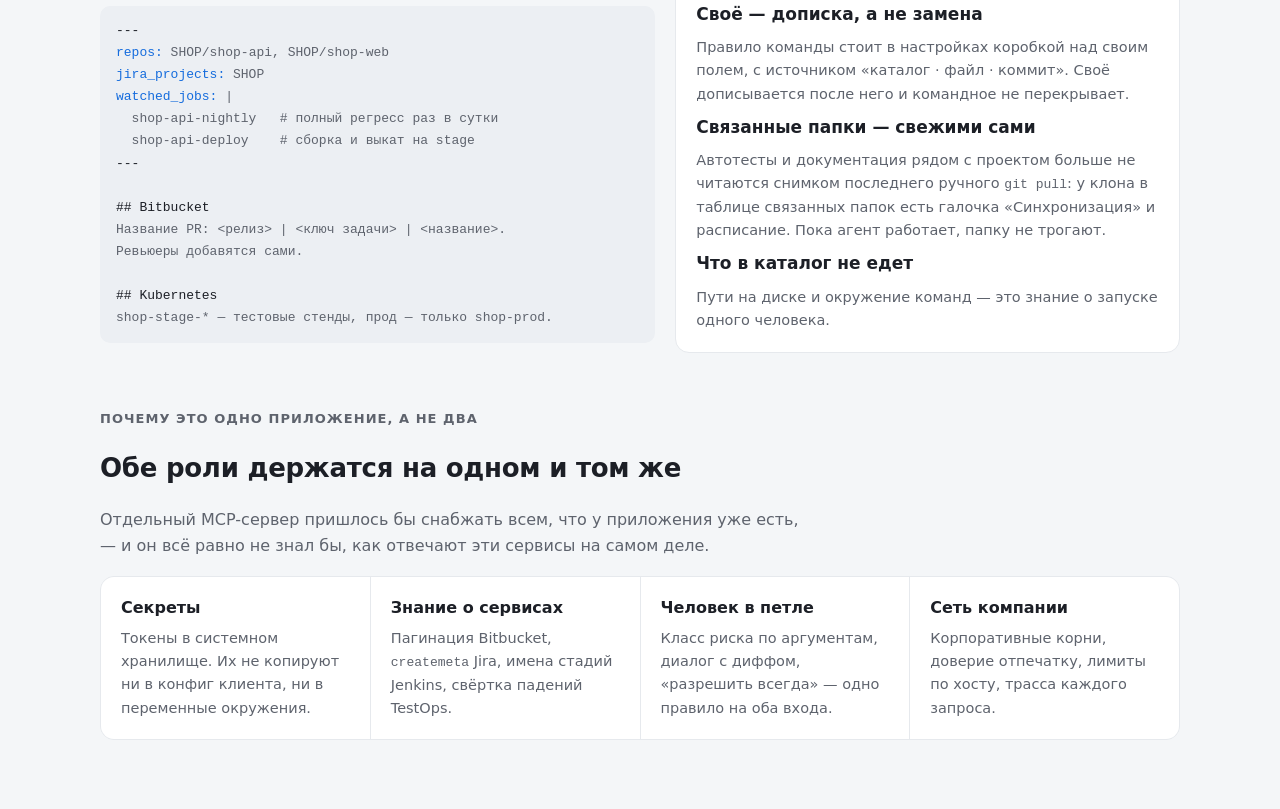
==== commit 5068fe58: "Витрина: обновление страницы" ====
--- a/roles.html
+++ b/roles.html
@@ -114,10 +114,10 @@
 
               <!-- Модели: у окна её зовёт IMP, у внешнего агента — он сам -->
               <g class="role-a">
-                <rect class="llm" x="452" y="10" width="280" height="58" rx="12" />
-                <text class="t-cap" x="470" y="32">LLM</text>
-                <text class="t-h" x="506" y="33">модель рабочего места</text>
-                <text class="t-m" x="470" y="55">шлюз компании · Claude CLI · Codex CLI</text>
+                <rect class="llm" x="442" y="10" width="300" height="58" rx="12" />
+                <text class="t-cap" x="460" y="32">LLM</text>
+                <text class="t-h" x="496" y="33">модель рабочего места</text>
+                <text class="t-m" x="460" y="55">шлюз компании · Claude CLI · Codex CLI</text>
                 <path
                   class="flow edge-a"
                   d="M592 138 L 592 72"
@@ -287,6 +287,7 @@
               </g>
             </svg>
           </div>
+          <p class="swipe-hint" aria-hidden="true">Схема шире экрана — листайте её вбок →</p>
           <p class="legend" id="legend">
             Оба входа ведут в одно ядро. Отличается только то, кто держит модель и где сидит
             человек.
--- a/roles.css
+++ b/roles.css
@@ -335,6 +335,21 @@
   opacity: 0.14;
 }
 
+/* Схема на узком экране шире своей коробки и листается вбок, а полосу прокрутки iOS
+   не показывает вовсе: без подсказки видна левая треть, и она выглядит всей схемой.
+   Класс `overflows` ставит скрипт по настоящему переполнению, а не по ширине окна. */
+.swipe-hint {
+  display: none;
+  margin: 0;
+  font-size: 13px;
+  color: var(--faint);
+}
+.stage.overflows .swipe-hint {
+  display: block;
+}
+.stage.overflows:not(.at-end) .scroll {
+  mask-image: linear-gradient(to right, #000 calc(100% - 56px), transparent);
+}
 .legend {
   margin: 0;
   font-size: 13px;
@@ -615,6 +630,13 @@
   font-size: 12.5px;
   color: var(--faint);
 }
+/* Пример в карточке роли читают целиком: длинная строка переносится, а не уезжает
+   за край — на десктопе русская строка ответа не влезала на 39 точек. Файл правил
+   ниже держит `pre`: выровненные комментарии там часть смысла. */
+.role .term {
+  white-space: pre-wrap;
+  overflow-wrap: anywhere;
+}
 .file .term {
   white-space: pre;
 }
@@ -732,6 +754,12 @@
   .grid4 {
     grid-template-columns: 1fr;
   }
+  /* Файл правил на телефоне тоже переносится: выровненные комментарии ломаются,
+     но обрезанная строка хуже — полосы прокрутки iOS не показывает. */
+  .file .term {
+    white-space: pre-wrap;
+    overflow-wrap: anywhere;
+  }
   .role {
     padding: 18px;
   }
